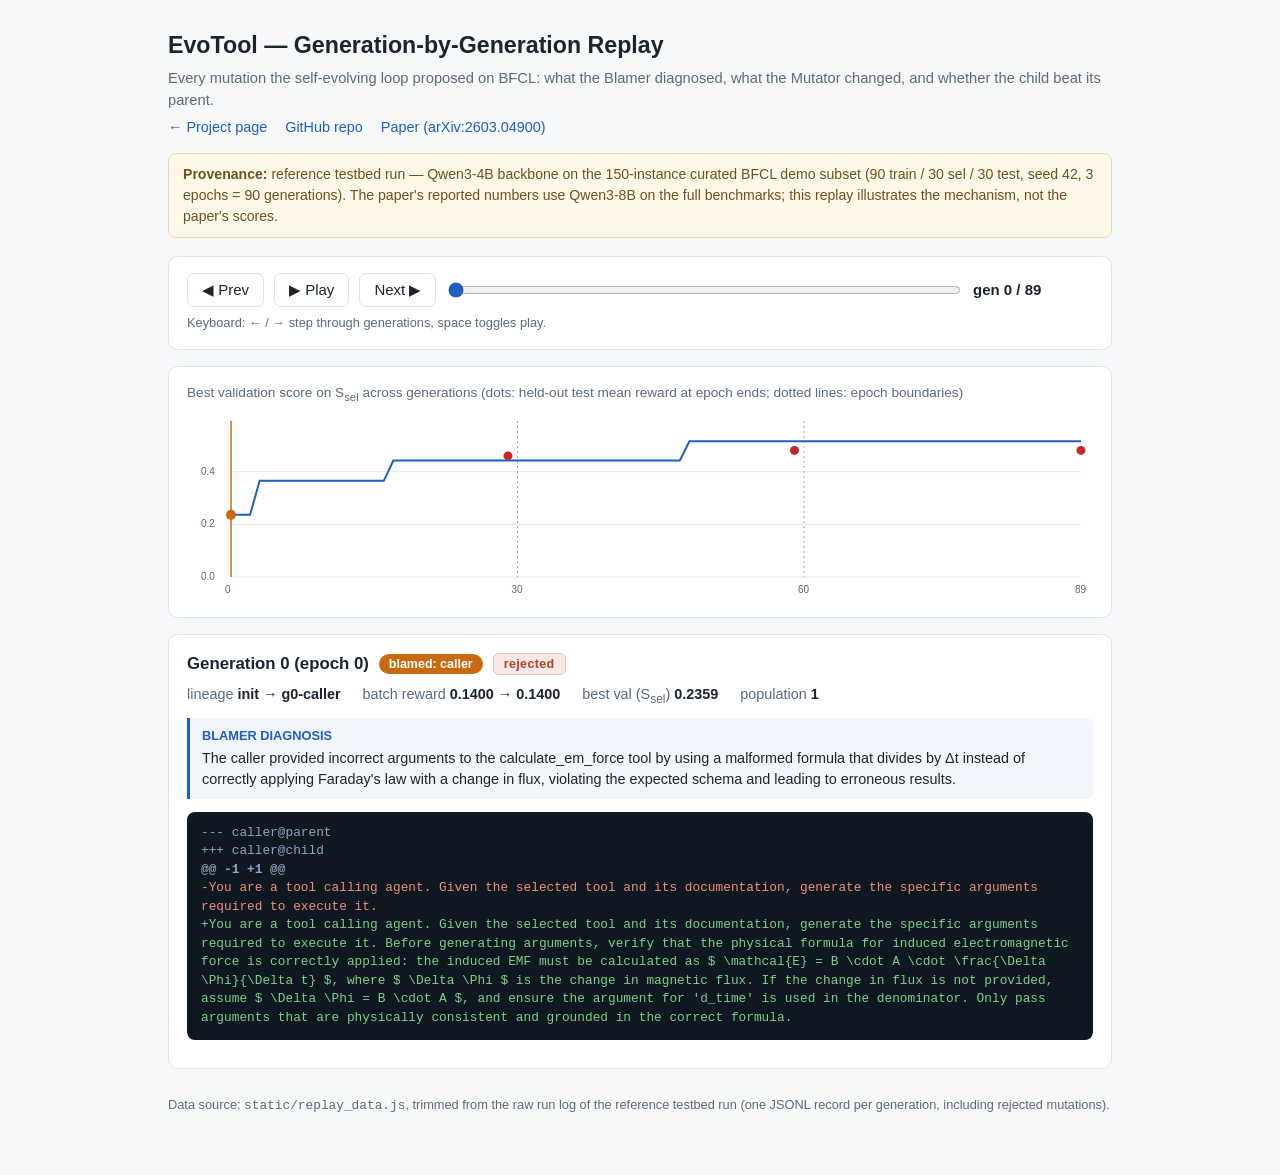
==== docs/replay.html @ bc80ebb8 "Initial code release" ====
<!DOCTYPE html>
<html lang="en">
<head>
<meta charset="utf-8">
<meta name="viewport" content="width=device-width, initial-scale=1">
<title>EvoTool — Generation-by-Generation Replay</title>
<style>
  :root {
    --ink: #1c2430;
    --muted: #5b6a7c;
    --line: #dde4ec;
    --bg: #f6f8fa;
    --card: #ffffff;
    --accent: #1f5fbf;
    --planner: #1f5fbf;
    --selector: #7b3fbf;
    --caller: #c96a11;
    --synthesizer: #1e8a4c;
    --ok: #1e8a4c;
    --bad: #b3402f;
  }
  * { box-sizing: border-box; }
  body {
    margin: 0;
    background: var(--bg);
    color: var(--ink);
    font-family: -apple-system, BlinkMacSystemFont, "Segoe UI", Helvetica, Arial, sans-serif;
    font-size: 15px;
    line-height: 1.5;
  }
  a { color: var(--accent); text-decoration: none; }
  a:hover { text-decoration: underline; }
  .wrap { max-width: 980px; margin: 0 auto; padding: 20px 18px 60px; }
  header h1 { font-size: 1.45rem; margin: 8px 0 4px; }
  header .sub { color: var(--muted); font-size: .92rem; }
  .navlinks { font-size: .9rem; margin-top: 6px; }
  .navlinks a + a { margin-left: 14px; }
  .banner {
    margin: 14px 0 18px;
    padding: 10px 14px;
    background: #fff7e8;
    border: 1px solid #ecd9ac;
    border-radius: 8px;
    font-size: .88rem;
    color: #6a5320;
  }
  .card {
    background: var(--card);
    border: 1px solid var(--line);
    border-radius: 10px;
    padding: 16px 18px;
    margin-bottom: 16px;
  }
  /* controls */
  .controls { display: flex; align-items: center; gap: 10px; flex-wrap: wrap; }
  .controls button {
    font: inherit;
    padding: 5px 14px;
    border: 1px solid var(--line);
    border-radius: 7px;
    background: #fff;
    color: var(--ink);
    cursor: pointer;
  }
  .controls button:hover { border-color: var(--accent); color: var(--accent); }
  .controls input[type=range] { flex: 1; min-width: 180px; accent-color: var(--accent); }
  .controls .genlabel { font-variant-numeric: tabular-nums; font-weight: 600; min-width: 120px; }
  .hint { color: var(--muted); font-size: .8rem; margin-top: 6px; }
  /* generation panel */
  .genhead { display: flex; align-items: center; gap: 10px; flex-wrap: wrap; margin-bottom: 8px; }
  .genhead .gid { font-weight: 700; font-size: 1.05rem; }
  .chip {
    display: inline-block;
    padding: 1px 10px;
    border-radius: 999px;
    font-size: .78rem;
    font-weight: 600;
    color: #fff;
  }
  .chip.planner { background: var(--planner); }
  .chip.selector { background: var(--selector); }
  .chip.caller { background: var(--caller); }
  .chip.synthesizer { background: var(--synthesizer); }
  .badge {
    display: inline-block;
    padding: 1px 10px;
    border-radius: 6px;
    font-size: .78rem;
    font-weight: 700;
    letter-spacing: .03em;
  }
  .badge.accepted { background: #e2f3e8; color: var(--ok); border: 1px solid #bcdfc9; }
  .badge.rejected { background: #f7e8e5; color: var(--bad); border: 1px solid #e6c5be; }
  .stats { display: flex; gap: 22px; flex-wrap: wrap; font-size: .9rem; margin: 6px 0 10px; }
  .stats .k { color: var(--muted); }
  .stats .v { font-weight: 600; font-variant-numeric: tabular-nums; }
  .up { color: var(--ok); } .down { color: var(--bad); }
  .diag {
    border-left: 3px solid var(--accent);
    background: #f2f6fc;
    margin: 10px 0;
    padding: 8px 12px;
    font-size: .9rem;
    border-radius: 0 6px 6px 0;
  }
  .diag .who { font-weight: 700; font-size: .8rem; color: var(--accent); display: block; margin-bottom: 2px; }
  pre.diff {
    background: #0f1720;
    color: #cfd8e3;
    border-radius: 8px;
    padding: 12px 14px;
    overflow-x: auto;
    font-size: .8rem;
    line-height: 1.45;
    white-space: pre-wrap;
    word-break: break-word;
  }
  pre.diff .add { color: #7fd08a; }
  pre.diff .del { color: #f08f80; }
  pre.diff .hunk { color: #8fa6c0; font-weight: 600; }
  pre.diff .filehdr { color: #8fa6c0; }
  canvas { width: 100%; height: 190px; display: block; }
  .charthead { font-size: .85rem; color: var(--muted); margin-bottom: 6px; }
  #error {
    display: none;
    background: #f7e8e5;
    border: 1px solid #e6c5be;
    color: var(--bad);
    padding: 14px 16px;
    border-radius: 8px;
    margin-top: 14px;
  }
  footer { color: var(--muted); font-size: .8rem; margin-top: 26px; }
</style>
</head>
<body>
<div class="wrap">
  <header>
    <h1>EvoTool — Generation-by-Generation Replay</h1>
    <div class="sub">Every mutation the self-evolving loop proposed on BFCL: what the Blamer diagnosed,
      what the Mutator changed, and whether the child beat its parent.</div>
    <div class="navlinks">
      <a href="index.html">&larr; Project page</a>
      <a href="https://github.com/SYang2000/ACL_2026_EvoTool" target="_blank" rel="noopener">GitHub repo</a>
      <a href="https://arxiv.org/abs/2603.04900" target="_blank" rel="noopener">Paper (arXiv:2603.04900)</a>
    </div>
    <div class="banner" id="banner">
      <b>Provenance:</b> reference testbed run — Qwen3-4B backbone on the 150-instance curated BFCL demo
      subset (90 train / 30 sel / 30 test, seed 42, 3 epochs = 90 generations). The paper's reported
      numbers use Qwen3-8B on the full benchmarks; this replay illustrates the mechanism, not the paper's scores.
    </div>
  </header>

  <div id="error">
    Replay data failed to load. This page needs <code>static/replay_data.js</code> next to it
    (shipped in the repo under <code>docs/static/</code>). If you are viewing a copy of this file alone,
    grab the full <code>docs/</code> directory from the
    <a href="https://github.com/SYang2000/ACL_2026_EvoTool" target="_blank" rel="noopener">GitHub repo</a>.
  </div>

  <div id="app" style="display:none">
    <div class="card">
      <div class="controls">
        <button id="btnPrev" title="previous generation (&larr;)">&#9664; Prev</button>
        <button id="btnPlay" title="auto-advance">&#9654; Play</button>
        <button id="btnNext" title="next generation (&rarr;)">Next &#9654;</button>
        <input type="range" id="slider" min="0" max="89" value="0" step="1">
        <span class="genlabel" id="genLabel">gen 0 / 89</span>
      </div>
      <div class="hint">Keyboard: &larr; / &rarr; step through generations, space toggles play.</div>
    </div>

    <div class="card">
      <div class="charthead">Best validation score on S<sub>sel</sub> across generations
        (dots: held-out test mean reward at epoch ends; dotted lines: epoch boundaries)</div>
      <canvas id="chart" width="940" height="190"></canvas>
    </div>

    <div class="card" id="genPanel">
      <div class="genhead">
        <span class="gid" id="gid"></span>
        <span class="chip" id="moduleChip"></span>
        <span class="badge" id="acceptBadge"></span>
      </div>
      <div class="stats">
        <span><span class="k">lineage&nbsp;</span><span class="v" id="lineage"></span></span>
        <span><span class="k">batch reward&nbsp;</span><span class="v" id="rewards"></span></span>
        <span><span class="k">best val (S<sub>sel</sub>)&nbsp;</span><span class="v" id="valScore"></span></span>
        <span id="testWrap" style="display:none"><span class="k">held-out test&nbsp;</span><span class="v" id="testScore"></span></span>
        <span><span class="k">population&nbsp;</span><span class="v" id="popSize"></span></span>
      </div>
      <div class="diag"><span class="who">BLAMER DIAGNOSIS</span><span id="diag"></span></div>
      <pre class="diff" id="diff"></pre>
    </div>

    <footer>
      Data source: <code>static/replay_data.js</code>, trimmed from the raw run log of the reference
      testbed run (one JSONL record per generation, including rejected mutations).
    </footer>
  </div>
</div>

<script src="static/replay_data.js"></script>
<script>
(function () {
  "use strict";

  var D = window.REPLAY_DATA;
  if (!D || !D.gens || !D.gens.length) {
    document.getElementById("error").style.display = "block";
    return;
  }
  document.getElementById("app").style.display = "block";

  var gens = D.gens;
  var N = gens.length;
  var idx = 0;
  var playing = false;
  var timer = null;

  var slider = document.getElementById("slider");
  slider.max = N - 1;

  function esc(s) {
    return String(s == null ? "" : s)
      .replace(/&/g, "&amp;").replace(/</g, "&lt;").replace(/>/g, "&gt;");
  }
  function fmt(x) { return (x == null) ? "–" : Number(x).toFixed(4); }

  function renderDiff(text) {
    if (!text) return "<span class='filehdr'>(no prompt change recorded)</span>";
    return text.split("\n").map(function (line) {
      var e = esc(line);
      if (line.indexOf("---") === 0 || line.indexOf("+++") === 0) return "<span class='filehdr'>" + e + "</span>";
      if (line.indexOf("@@") === 0) return "<span class='hunk'>" + e + "</span>";
      if (line.charAt(0) === "+") return "<span class='add'>" + e + "</span>";
      if (line.charAt(0) === "-") return "<span class='del'>" + e + "</span>";
      return e;
    }).join("\n");
  }

  // ---------- chart ----------
  var canvas = document.getElementById("chart");
  var ctx = canvas.getContext("2d");
  var PAD = { l: 44, r: 12, t: 10, b: 24 };

  function fitCanvas() {
    var cssW = canvas.clientWidth || 940;
    var scale = window.devicePixelRatio || 1;
    canvas.width = Math.round(cssW * scale);
    canvas.height = Math.round(190 * scale);
    ctx.setTransform(scale, 0, 0, scale, 0, 0);
    return { w: cssW, h: 190 };
  }

  function drawChart() {
    var dim = fitCanvas();
    var w = dim.w, h = dim.h;
    var vals = gens.map(function (g) { return g.val; });
    var lo = 0, hi = Math.max.apply(null, vals.concat(gens.filter(function (g) { return g.test != null; })
                                                          .map(function (g) { return g.test; }))) * 1.15 || 1;
    function X(g) { return PAD.l + (w - PAD.l - PAD.r) * (g / (N - 1)); }
    function Y(v) { return h - PAD.b - (h - PAD.b - PAD.t) * ((v - lo) / (hi - lo)); }

    ctx.clearRect(0, 0, w, h);
    // gridlines + y labels
    ctx.font = "10px sans-serif";
    ctx.fillStyle = "#5b6a7c";
    ctx.strokeStyle = "#e4e9f0";
    ctx.lineWidth = 1;
    [0, 0.2, 0.4, 0.6].forEach(function (v) {
      if (v > hi) return;
      ctx.beginPath(); ctx.moveTo(PAD.l, Y(v)); ctx.lineTo(w - PAD.r, Y(v)); ctx.stroke();
      ctx.fillText(v.toFixed(1), 14, Y(v) + 3);
    });
    // epoch boundaries (start of epochs 1 and 2)
    ctx.strokeStyle = "#9aa7b6";
    ctx.setLineDash([2, 3]);
    for (var i = 1; i < N; i++) {
      if (gens[i].epoch !== gens[i - 1].epoch) {
        ctx.beginPath(); ctx.moveTo(X(gens[i].gen), PAD.t); ctx.lineTo(X(gens[i].gen), h - PAD.b); ctx.stroke();
      }
    }
    ctx.setLineDash([]);
    // x labels
    [0, 30, 60, 89].forEach(function (g) {
      ctx.fillText(String(g), X(g) - 6, h - 8);
    });
    // val line
    ctx.strokeStyle = "#1f5fbf";
    ctx.lineWidth = 2;
    ctx.beginPath();
    gens.forEach(function (g, i) {
      var x = X(g.gen), y = Y(g.val);
      if (i === 0) ctx.moveTo(x, y); else ctx.lineTo(x, y);
    });
    ctx.stroke();
    // test points
    ctx.fillStyle = "#c62828";
    gens.forEach(function (g) {
      if (g.test == null) return;
      ctx.beginPath(); ctx.arc(X(g.gen), Y(g.test), 4.5, 0, 2 * Math.PI); ctx.fill();
    });
    // cursor
    var cg = gens[idx];
    ctx.strokeStyle = "#c96a11";
    ctx.lineWidth = 1.5;
    ctx.beginPath(); ctx.moveTo(X(cg.gen), PAD.t); ctx.lineTo(X(cg.gen), h - PAD.b); ctx.stroke();
    ctx.fillStyle = "#c96a11";
    ctx.beginPath(); ctx.arc(X(cg.gen), Y(cg.val), 5, 0, 2 * Math.PI); ctx.fill();
  }

  // ---------- panel ----------
  function render() {
    var g = gens[idx];
    slider.value = idx;
    document.getElementById("genLabel").textContent = "gen " + g.gen + " / " + (N - 1);
    document.getElementById("gid").textContent = "Generation " + g.gen + "  (epoch " + g.epoch + ")";

    var chip = document.getElementById("moduleChip");
    chip.textContent = "blamed: " + g.blamed;
    chip.className = "chip " + g.blamed;

    var badge = document.getElementById("acceptBadge");
    badge.textContent = g.accepted ? "ACCEPTED" : "rejected";
    badge.className = "badge " + (g.accepted ? "accepted" : "rejected");

    document.getElementById("lineage").textContent = g.parent_id + " → " + g.child_id;
    var delta = g.c - g.p;
    var cls = delta > 0 ? "up" : (delta < 0 ? "down" : "");
    document.getElementById("rewards").innerHTML =
      fmt(g.p) + " → <span class='" + cls + "'>" + fmt(g.c) + "</span>";
    document.getElementById("valScore").textContent = fmt(g.val);
    var tw = document.getElementById("testWrap");
    if (g.test != null) {
      tw.style.display = "";
      document.getElementById("testScore").textContent = fmt(g.test) + " (epoch end)";
    } else {
      tw.style.display = "none";
    }
    document.getElementById("popSize").textContent = g.pop;
    document.getElementById("diag").textContent = g.diag || "(no diagnosis recorded)";
    document.getElementById("diff").innerHTML = renderDiff(g.diff);
    drawChart();
  }

  function goto(i) {
    idx = Math.max(0, Math.min(N - 1, i));
    render();
  }
  function stop() {
    playing = false;
    if (timer) { clearInterval(timer); timer = null; }
    document.getElementById("btnPlay").innerHTML = "&#9654; Play";
  }
  function togglePlay() {
    if (playing) { stop(); return; }
    playing = true;
    document.getElementById("btnPlay").innerHTML = "&#10074;&#10074; Pause";
    timer = setInterval(function () {
      if (idx >= N - 1) { stop(); return; }
      goto(idx + 1);
    }, 1200);
  }

  document.getElementById("btnPrev").addEventListener("click", function () { stop(); goto(idx - 1); });
  document.getElementById("btnNext").addEventListener("click", function () { stop(); goto(idx + 1); });
  document.getElementById("btnPlay").addEventListener("click", togglePlay);
  slider.addEventListener("input", function () { stop(); goto(parseInt(slider.value, 10)); });
  document.addEventListener("keydown", function (e) {
    if (e.key === "ArrowLeft") { stop(); goto(idx - 1); e.preventDefault(); }
    else if (e.key === "ArrowRight") { stop(); goto(idx + 1); e.preventDefault(); }
    else if (e.key === " ") { togglePlay(); e.preventDefault(); }
  });
  window.addEventListener("resize", drawChart);

  render();
})();
</script>
</body>
</html>
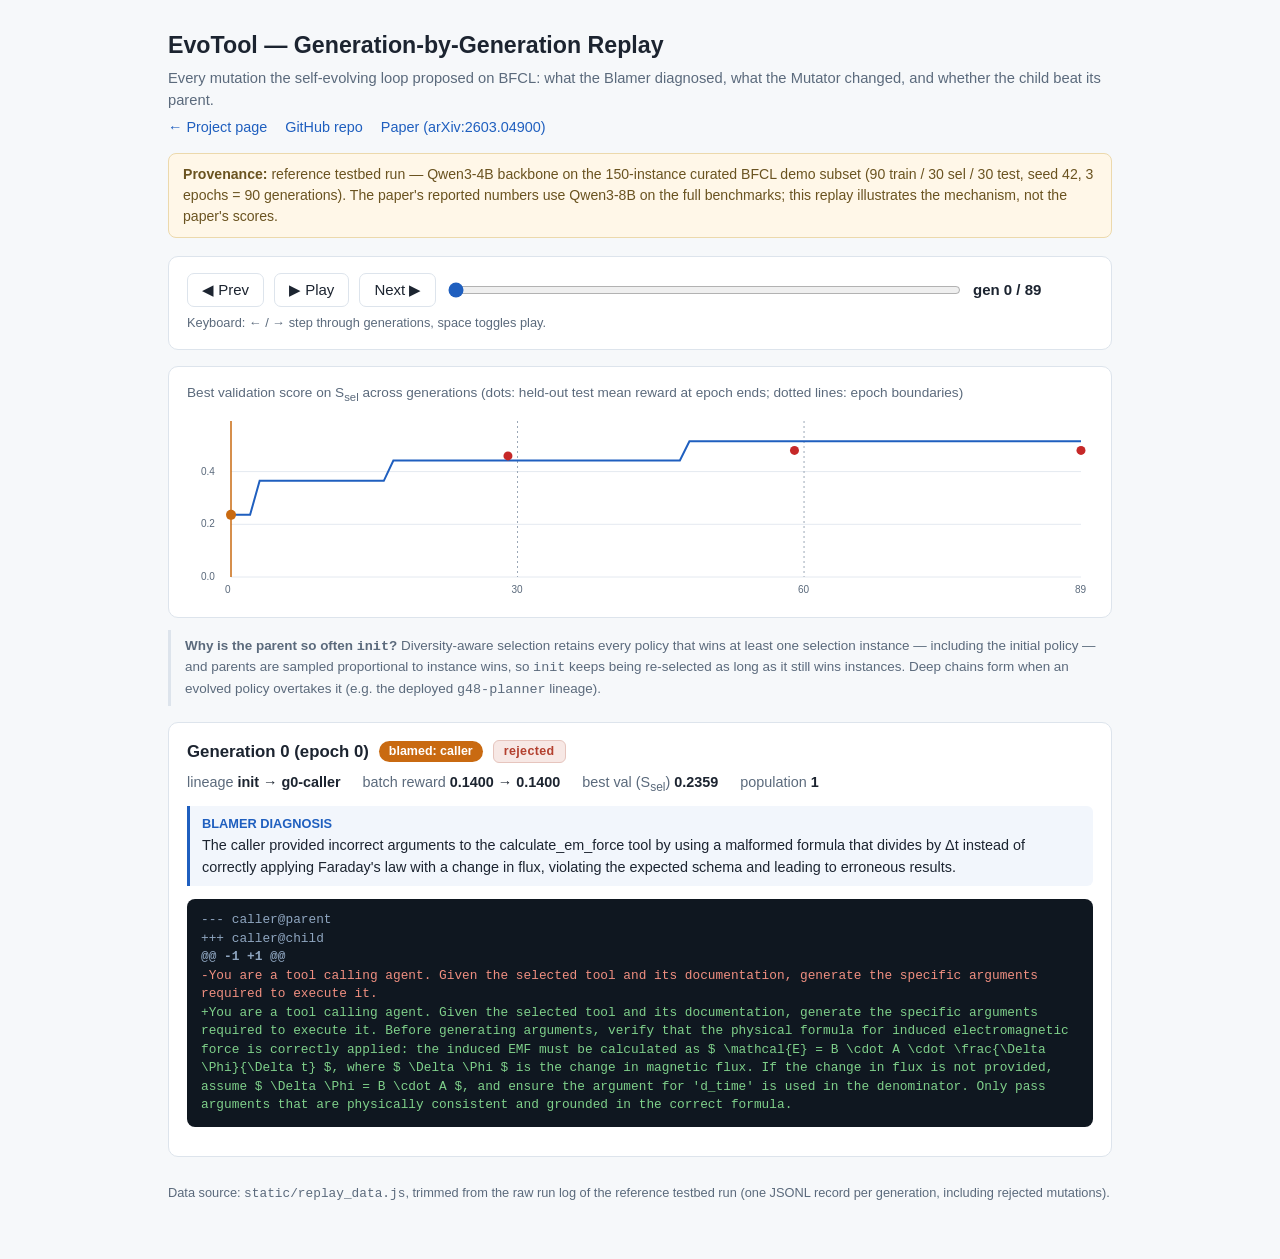
==== commit 2b31536b: "Add paper figures and tables" ====
--- a/docs/replay.html
+++ b/docs/replay.html
@@ -121,6 +121,13 @@
   pre.diff .filehdr { color: #8fa6c0; }
   canvas { width: 100%; height: 190px; display: block; }
   .charthead { font-size: .85rem; color: var(--muted); margin-bottom: 6px; }
+  .infonote {
+    margin: -4px 0 16px;
+    padding: 6px 14px;
+    border-left: 3px solid var(--line);
+    color: var(--muted);
+    font-size: .84rem;
+  }
   #error {
     display: none;
     background: #f7e8e5;
@@ -158,6 +165,7 @@
     <a href="https://github.com/SYang2000/ACL_2026_EvoTool" target="_blank" rel="noopener">GitHub repo</a>.
   </div>
 
+  <noscript><p style="max-width:720px;margin:24px auto;padding:12px 16px;background:#fef3c7;border:1px solid #d97706;border-radius:8px;font-size:14px">This interactive replay requires JavaScript. The same run is documented statically in <a href="https://github.com/SYang2000/ACL_2026_EvoTool/blob/main/CASE_STUDY.md">CASE_STUDY.md</a>.</p></noscript>
   <div id="app" style="display:none">
     <div class="card">
       <div class="controls">
@@ -174,6 +182,14 @@
       <div class="charthead">Best validation score on S<sub>sel</sub> across generations
         (dots: held-out test mean reward at epoch ends; dotted lines: epoch boundaries)</div>
       <canvas id="chart" width="940" height="190"></canvas>
+    </div>
+
+    <div class="infonote">
+      <b>Why is the parent so often <code>init</code>?</b> Diversity-aware selection retains every policy
+      that wins at least one selection instance — including the initial policy — and parents are sampled
+      proportional to instance wins, so <code>init</code> keeps being re-selected as long as it still wins
+      instances. Deep chains form when an evolved policy overtakes it (e.g. the deployed
+      <code>g48-planner</code> lineage).
     </div>
 
     <div class="card" id="genPanel">
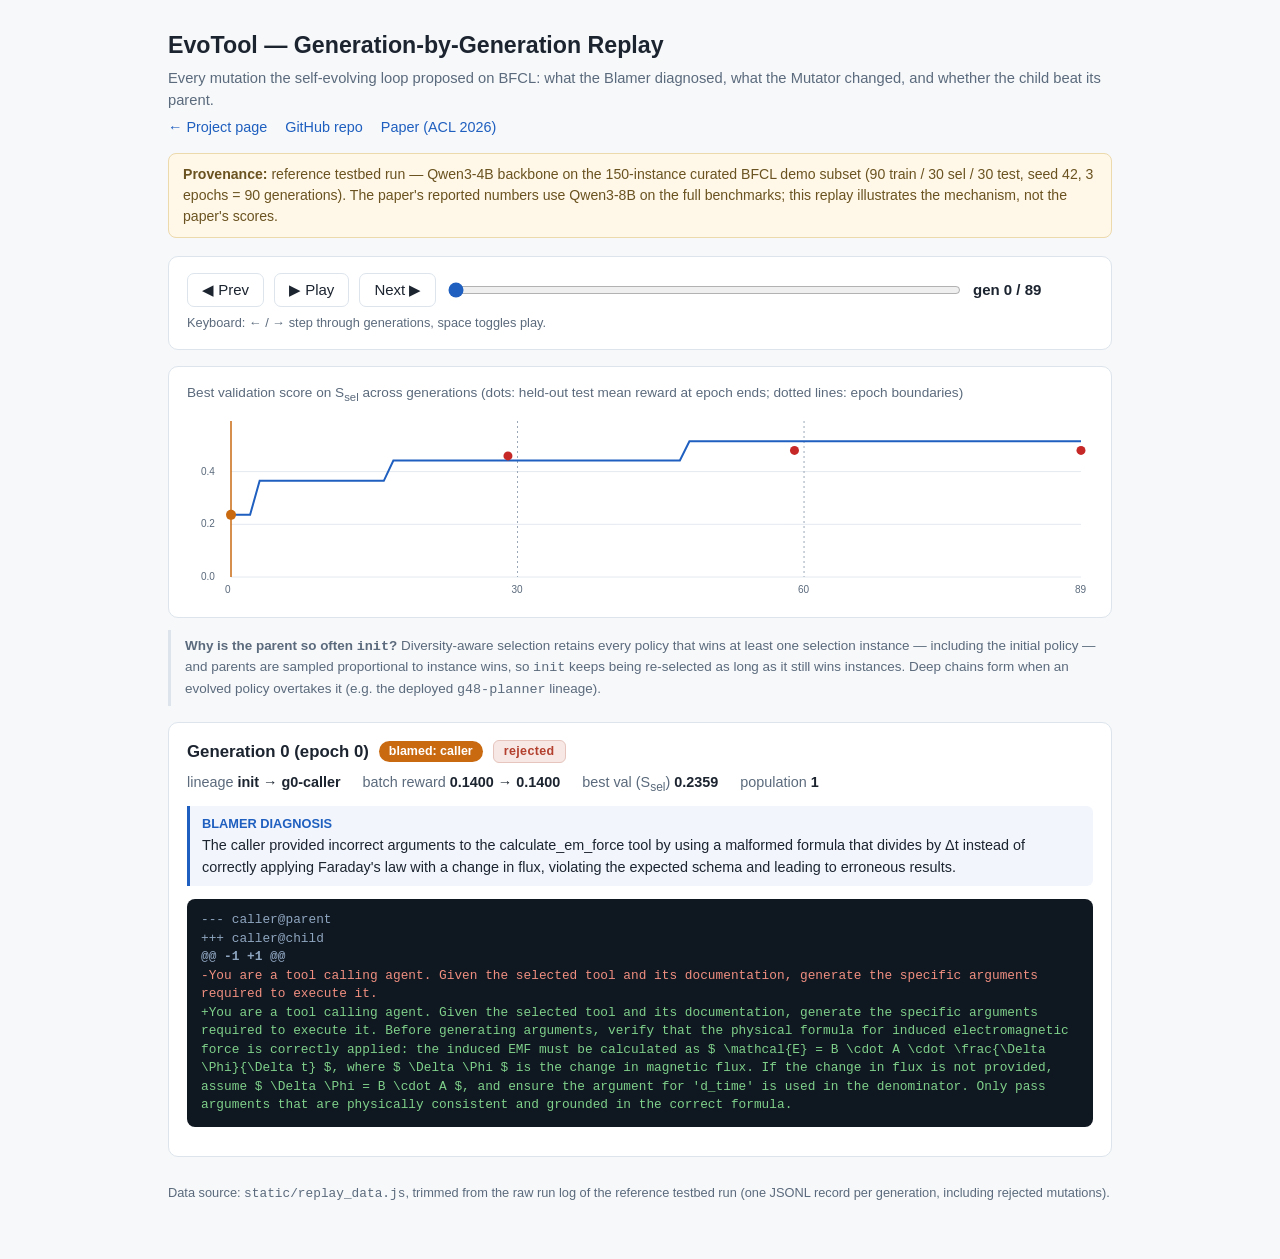
==== commit 300d4298: "Update citation and paper links for ACL 2026 publication" ====
--- a/docs/replay.html
+++ b/docs/replay.html
@@ -149,7 +149,7 @@
     <div class="navlinks">
       <a href="index.html">&larr; Project page</a>
       <a href="https://github.com/SYang2000/ACL_2026_EvoTool" target="_blank" rel="noopener">GitHub repo</a>
-      <a href="https://arxiv.org/abs/2603.04900" target="_blank" rel="noopener">Paper (arXiv:2603.04900)</a>
+      <a href="https://aclanthology.org/2026.acl-long.2016/" target="_blank" rel="noopener">Paper (ACL 2026)</a>
     </div>
     <div class="banner" id="banner">
       <b>Provenance:</b> reference testbed run — Qwen3-4B backbone on the 150-instance curated BFCL demo
